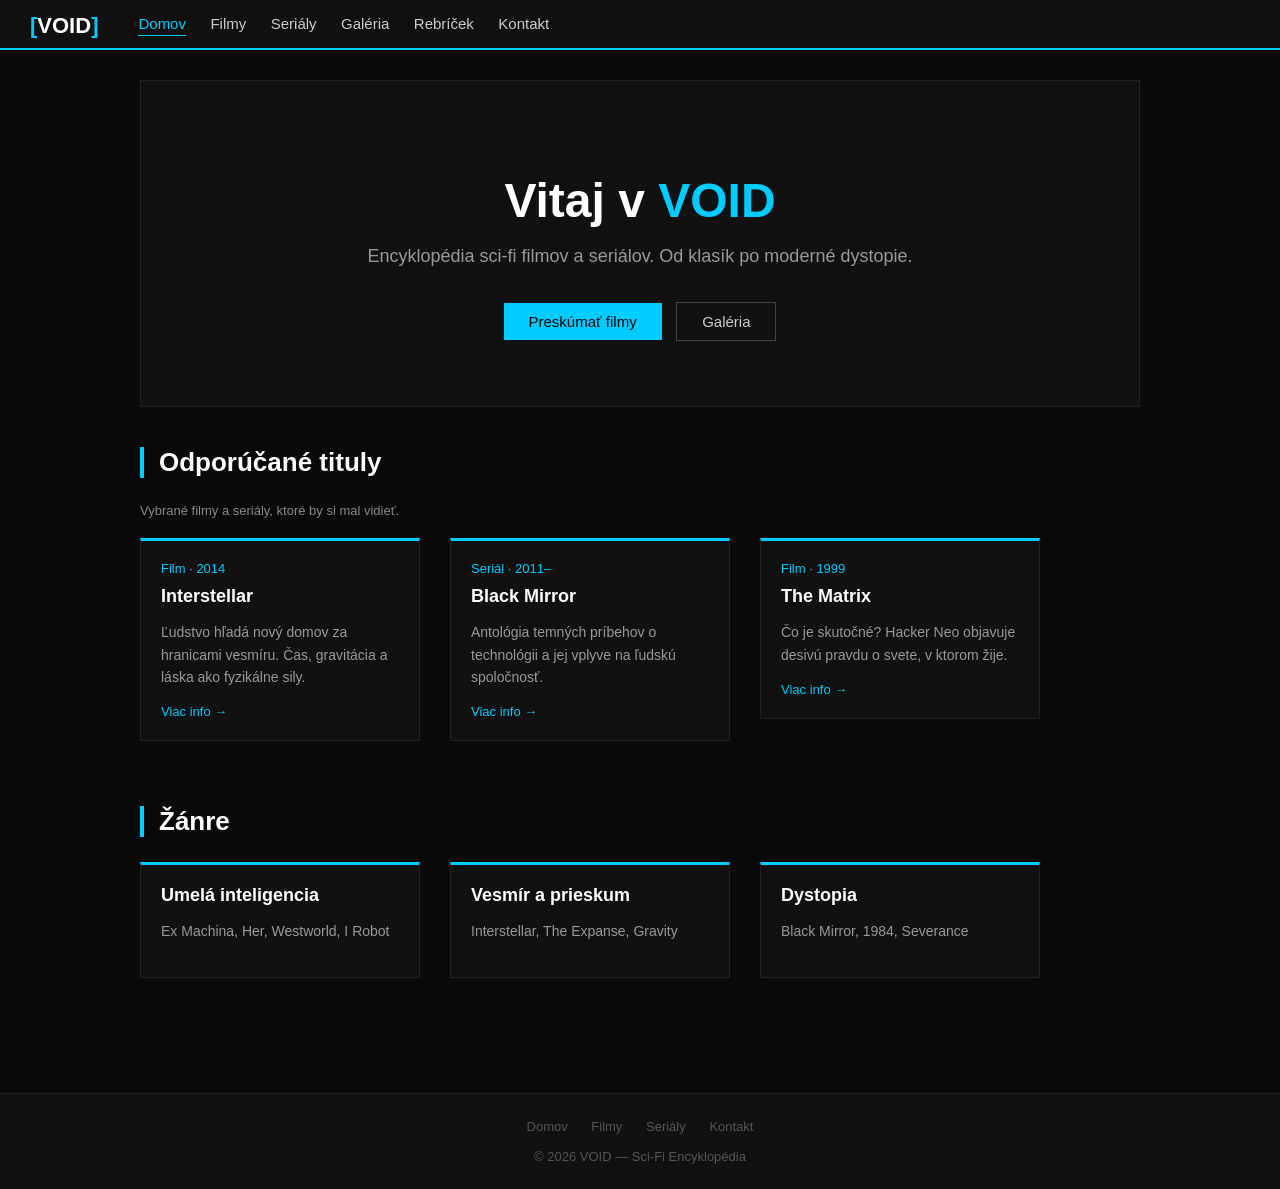
==== index.html @ ab7e1c87 "first structure web" ====
<!DOCTYPE html>
<html lang="sk">
<head>
    <meta charset="UTF-8">
    <meta name="viewport" content="width=device-width, initial-scale=1.0">
    <title>Sci-Fi Portal</title>
    <link rel="stylesheet" href="css/style.css">
</head>
<body>

<nav>
    <div class="logo"><span>[</span>VOID<span>]</span></div>
    <ul>
        <li><a href="index.html" class="active">Domov</a></li>
        <li><a href="pages/filmy.html">Filmy</a></li>
        <li><a href="pages/serialy.html">Seriály</a></li>
        <li><a href="pages/galeria.html">Galéria</a></li>
        <li><a href="pages/rebricek.html">Rebríček</a></li>
        <li><a href="pages/kontakt.html">Kontakt</a></li>
    </ul>
</nav>

<div class="obsah">

    <div class="hero">
        <h1>Vitaj v <span>VOID</span></h1>
        <p>Encyklopédia sci-fi filmov a seriálov. Od klasík po moderné dystopie.</p>
        <a href="pages/filmy.html" class="tlacidlo">Preskúmať filmy</a>
        <a href="pages/galeria.html" class="tlacidlo-obrys">Galéria</a>
    </div>

    <h2 class="nadpis-sekcie">Odporúčané tituly</h2>
    <p class="popis-sekcie">Vybrané filmy a seriály, ktoré by si mal vidieť.</p>

    <div class="karty">
        <div class="karta">
            <div class="rok">Film · 2014</div>
            <h3>Interstellar</h3>
            <p>Ľudstvo hľadá nový domov za hranicami vesmíru. Čas, gravitácia a láska ako fyzikálne sily.</p>
            <a href="pages/filmy.html">Viac info →</a>
        </div>
        <div class="karta">
            <div class="rok">Seriál · 2011–</div>
            <h3>Black Mirror</h3>
            <p>Antológia temných príbehov o technológii a jej vplyve na ľudskú spoločnosť.</p>
            <a href="pages/serialy.html">Viac info →</a>
        </div>
        <div class="karta">
            <div class="rok">Film · 1999</div>
            <h3>The Matrix</h3>
            <p>Čo je skutočné? Hacker Neo objavuje desivú pravdu o svete, v ktorom žije.</p>
            <a href="pages/filmy.html">Viac info →</a>
        </div>
    </div>

    <h2 class="nadpis-sekcie">Žánre</h2>
    <div class="karty">
        <div class="karta">
            <h3>Umelá inteligencia</h3>
            <p>Ex Machina, Her, Westworld, I Robot</p>
        </div>
        <div class="karta">
            <h3>Vesmír a prieskum</h3>
            <p>Interstellar, The Expanse, Gravity</p>
        </div>
        <div class="karta">
            <h3>Dystopia</h3>
            <p>Black Mirror, 1984, Severance</p>
        </div>
    </div>

</div>

<footer>
    <a href="index.html">Domov</a>
    <a href="pages/filmy.html">Filmy</a>
    <a href="pages/serialy.html">Seriály</a>
    <a href="pages/kontakt.html">Kontakt</a>
    <br><br>
    © 2026 VOID — Sci-Fi Encyklopédia
</footer>

<script src="js/main.js"></script>
</body>
</html>
---- css/style.css ----
body {
    background-color: #0a0a0a;
    color: #cccccc;
    font-family: Arial, sans-serif;
    font-size: 16px;
    margin: 0;
    padding: 0;
}

a {
    color: #00ccff;
    text-decoration: none;
}

a:hover {
    text-decoration: underline;
    color: #ffffff;
}

img {
    max-width: 100%;
}

nav {
    background-color: #111111;
    border-bottom: 2px solid #00ccff;
    padding: 15px 30px;
}

nav ul {
    list-style: none;
    margin: 0;
    padding: 0;
}

nav ul li {
    display: inline;
    margin-right: 20px;
}

nav ul li a {
    color: #cccccc;
    font-size: 15px;
}

nav ul li a:hover {
    color: #00ccff;
    text-decoration: none;
}

nav ul li a.active {
    color: #00ccff;
    border-bottom: 1px solid #00ccff;
    padding-bottom: 3px;
}

.logo {
    font-size: 22px;
    color: #ffffff;
    font-weight: bold;
    float: left;
    margin-right: 40px;
    line-height: 1;
}

.logo span {
    color: #00ccff;
}

.obsah {
    max-width: 1000px;
    margin: 0 auto;
    padding: 30px 20px;
}

.hero {
    background-color: #111111;
    border: 1px solid #222222;
    padding: 60px 40px;
    text-align: center;
    margin-bottom: 40px;
}

.hero h1 {
    font-size: 48px;
    color: #ffffff;
    margin-bottom: 15px;
}

.hero h1 span {
    color: #00ccff;
}

.hero p {
    color: #999999;
    font-size: 18px;
    margin-bottom: 30px;
}

.tlacidlo {
    background-color: #00ccff;
    color: #000000;
    padding: 10px 25px;
    border: none;
    font-size: 15px;
    cursor: pointer;
    text-decoration: none;
    display: inline-block;
    margin: 5px;
}

.tlacidlo:hover {
    background-color: #ffffff;
    text-decoration: none;
    color: #000000;
}

.tlacidlo-obrys {
    background-color: transparent;
    color: #cccccc;
    padding: 10px 25px;
    border: 1px solid #444444;
    font-size: 15px;
    cursor: pointer;
    text-decoration: none;
    display: inline-block;
    margin: 5px;
}

.tlacidlo-obrys:hover {
    border-color: #00ccff;
    color: #00ccff;
    text-decoration: none;
}

.nadpis-sekcie {
    color: #ffffff;
    font-size: 26px;
    border-left: 4px solid #00ccff;
    padding-left: 15px;
    margin-bottom: 25px;
    margin-top: 40px;
}

.popis-sekcie {
    color: #888888;
    font-size: 13px;
    margin-bottom: 20px;
}

.karty {
    overflow: hidden; /* clearfix pre float */
}

.karta {
    background-color: #111111;
    border: 1px solid #222222;
    border-top: 3px solid #00ccff;
    padding: 20px;
    width: 28%;
    float: left;
    margin-right: 3%;
    margin-bottom: 25px;
    box-sizing: border-box;
}

.karta:nth-child(3n) {
    margin-right: 0;
}

.karta h3 {
    color: #ffffff;
    font-size: 18px;
    margin-top: 0;
    margin-bottom: 8px;
}

.karta .rok {
    color: #00ccff;
    font-size: 13px;
    margin-bottom: 10px;
}

.karta p {
    color: #999999;
    font-size: 14px;
    line-height: 1.6;
}

.karta a {
    font-size: 13px;
}

table {
    width: 100%;
    border-collapse: collapse;
    margin-bottom: 30px;
}

table th {
    background-color: #111111;
    color: #00ccff;
    padding: 12px 15px;
    text-align: left;
    font-size: 14px;
    border-bottom: 1px solid #00ccff;
}

table td {
    padding: 12px 15px;
    border-bottom: 1px solid #222222;
    color: #cccccc;
    font-size: 14px;
}

table tr:hover td {
    background-color: #111111;
}

.galeria {
    overflow: hidden;
}

.galeria-obrazok {
    width: 22%;
    float: left;
    margin-right: 3%;
    margin-bottom: 20px;
    cursor: pointer;
    position: relative;
}

.galeria-obrazok:nth-child(4n) {
    margin-right: 0;
}

.galeria-obrazok img {
    width: 100%;
    border: 1px solid #222222;
    display: block;
}

.galeria-obrazok img:hover {
    border-color: #00ccff;
    opacity: 0.8;
}

.galeria-obrazok p {
    color: #888888;
    font-size: 12px;
    text-align: center;
    margin-top: 5px;
}

#lightbox {
    display: none;
    position: fixed;
    top: 0;
    left: 0;
    width: 100%;
    height: 100%;
    background-color: rgba(0, 0, 0, 0.92);
    text-align: center;
    z-index: 1000;
}

#lightbox img {
    max-width: 80%;
    max-height: 80%;
    margin-top: 60px;
    border: 1px solid #333333;
}

#lightbox p {
    color: #aaaaaa;
    margin-top: 15px;
    font-size: 14px;
}

#lightbox-zatvorit {
    position: absolute;
    top: 20px;
    right: 30px;
    color: #cccccc;
    font-size: 30px;
    cursor: pointer;
    background: none;
    border: none;
}

#lightbox-zatvorit:hover {
    color: #00ccff;
}

.formular label {
    display: block;
    color: #aaaaaa;
    font-size: 14px;
    margin-bottom: 5px;
    margin-top: 15px;
}

.formular input,
.formular textarea,
.formular select {
    width: 100%;
    background-color: #111111;
    border: 1px solid #333333;
    color: #cccccc;
    padding: 10px;
    font-size: 14px;
    font-family: Arial, sans-serif;
    box-sizing: border-box;
}

.formular input:focus,
.formular textarea:focus {
    border-color: #00ccff;
    outline: none;
}

.formular textarea {
    height: 120px;
    resize: vertical;
}

.casova-os {
    border-left: 2px solid #333333;
    padding-left: 25px;
    margin-left: 10px;
}

.casova-os-item {
    margin-bottom: 30px;
    position: relative;
}

.casova-os-item::before {
    content: "■";
    color: #00ccff;
    position: absolute;
    left: -32px;
    font-size: 10px;
    top: 3px;
}

.casova-os-item .rok {
    color: #00ccff;
    font-size: 13px;
    margin-bottom: 5px;
}

.casova-os-item h4 {
    color: #ffffff;
    margin: 0 0 5px 0;
}

.casova-os-item p {
    color: #888888;
    font-size: 14px;
    margin: 0;
}

.info-box {
    background-color: #111111;
    border-left: 3px solid #00ccff;
    padding: 15px 20px;
    margin: 20px 0;
    color: #999999;
    font-size: 14px;
}

footer {
    background-color: #111111;
    border-top: 1px solid #222222;
    padding: 25px 30px;
    text-align: center;
    color: #555555;
    font-size: 13px;
    margin-top: 60px;
}

footer a {
    color: #555555;
    margin: 0 10px;
}

footer a:hover {
    color: #00ccff;
    text-decoration: none;
}
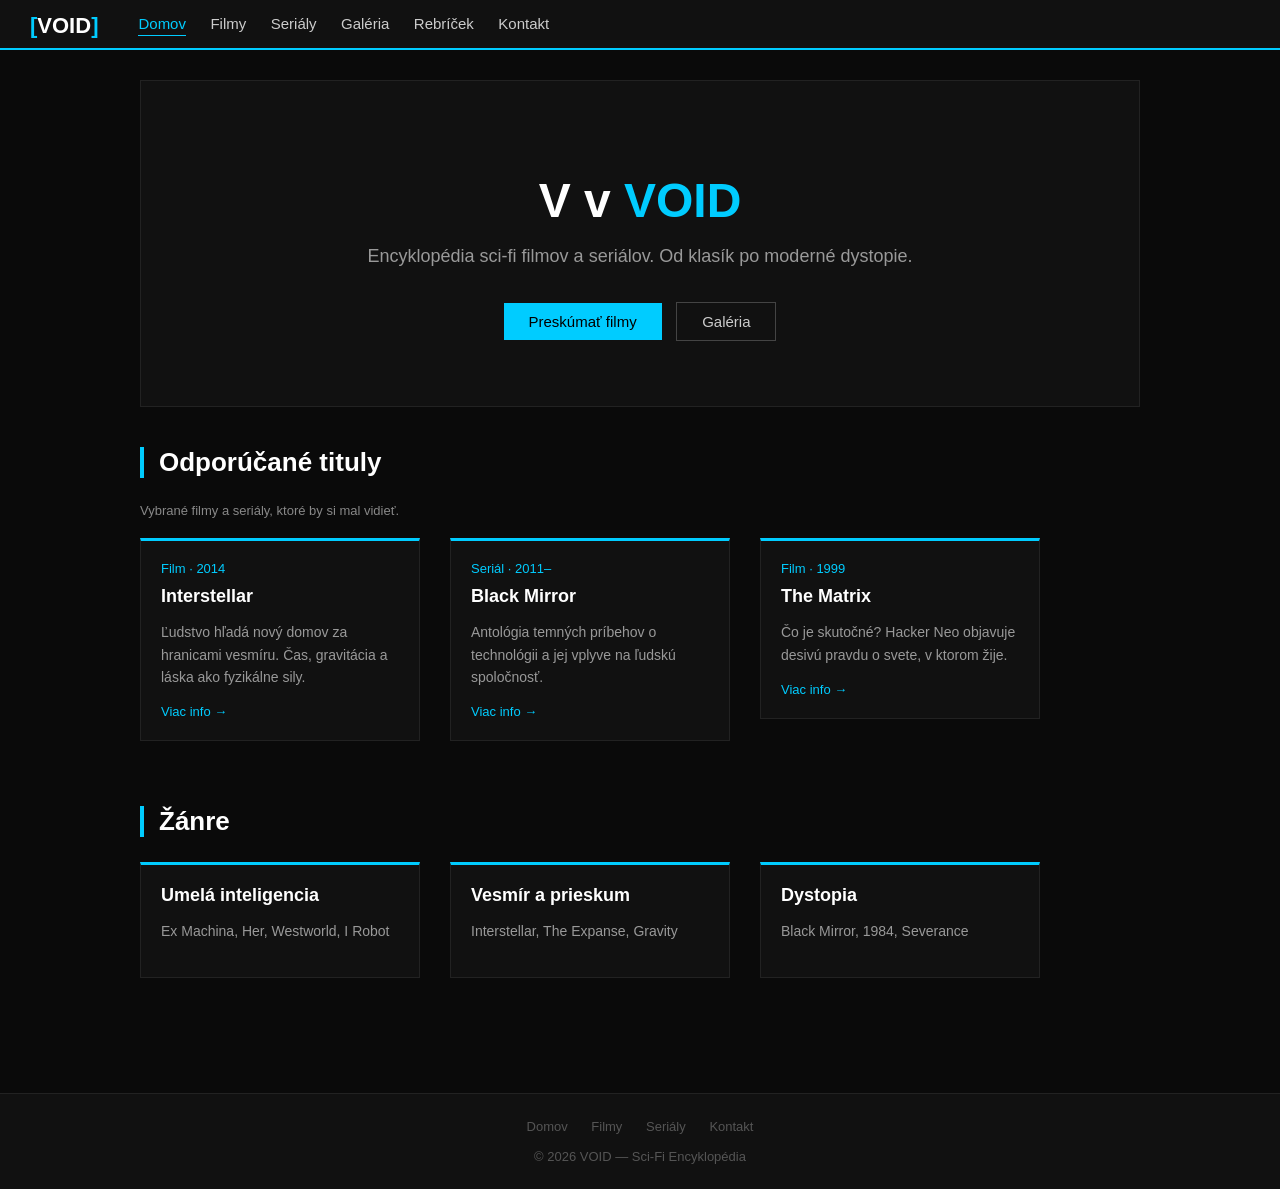
==== commit 212d8c42: "Adding images." ====
--- a/index.html
+++ b/index.html
@@ -23,7 +23,7 @@
 <div class="obsah">
 
     <div class="hero">
-        <h1>Vitaj v <span>VOID</span></h1>
+        <h1>V v <span>VOID</span></h1>
         <p>Encyklopédia sci-fi filmov a seriálov. Od klasík po moderné dystopie.</p>
         <a href="pages/filmy.html" class="tlacidlo">Preskúmať filmy</a>
         <a href="pages/galeria.html" class="tlacidlo-obrys">Galéria</a>
--- a/css/style.css
+++ b/css/style.css
@@ -149,7 +149,7 @@
 }
 
 .karty {
-    overflow: hidden; /* clearfix pre float */
+    overflow: hidden;
 }
 
 .karta {
@@ -223,6 +223,8 @@
 
 .galeria-obrazok {
     width: 22%;
+    height: 160px;
+    object-fit: cover;
     float: left;
     margin-right: 3%;
     margin-bottom: 20px;
@@ -319,6 +321,11 @@
     outline: none;
 }
 
+.formular input[type="radio"],
+.formular input[type="checkbox"] {
+    width: auto;
+}
+
 .formular textarea {
     height: 120px;
     resize: vertical;
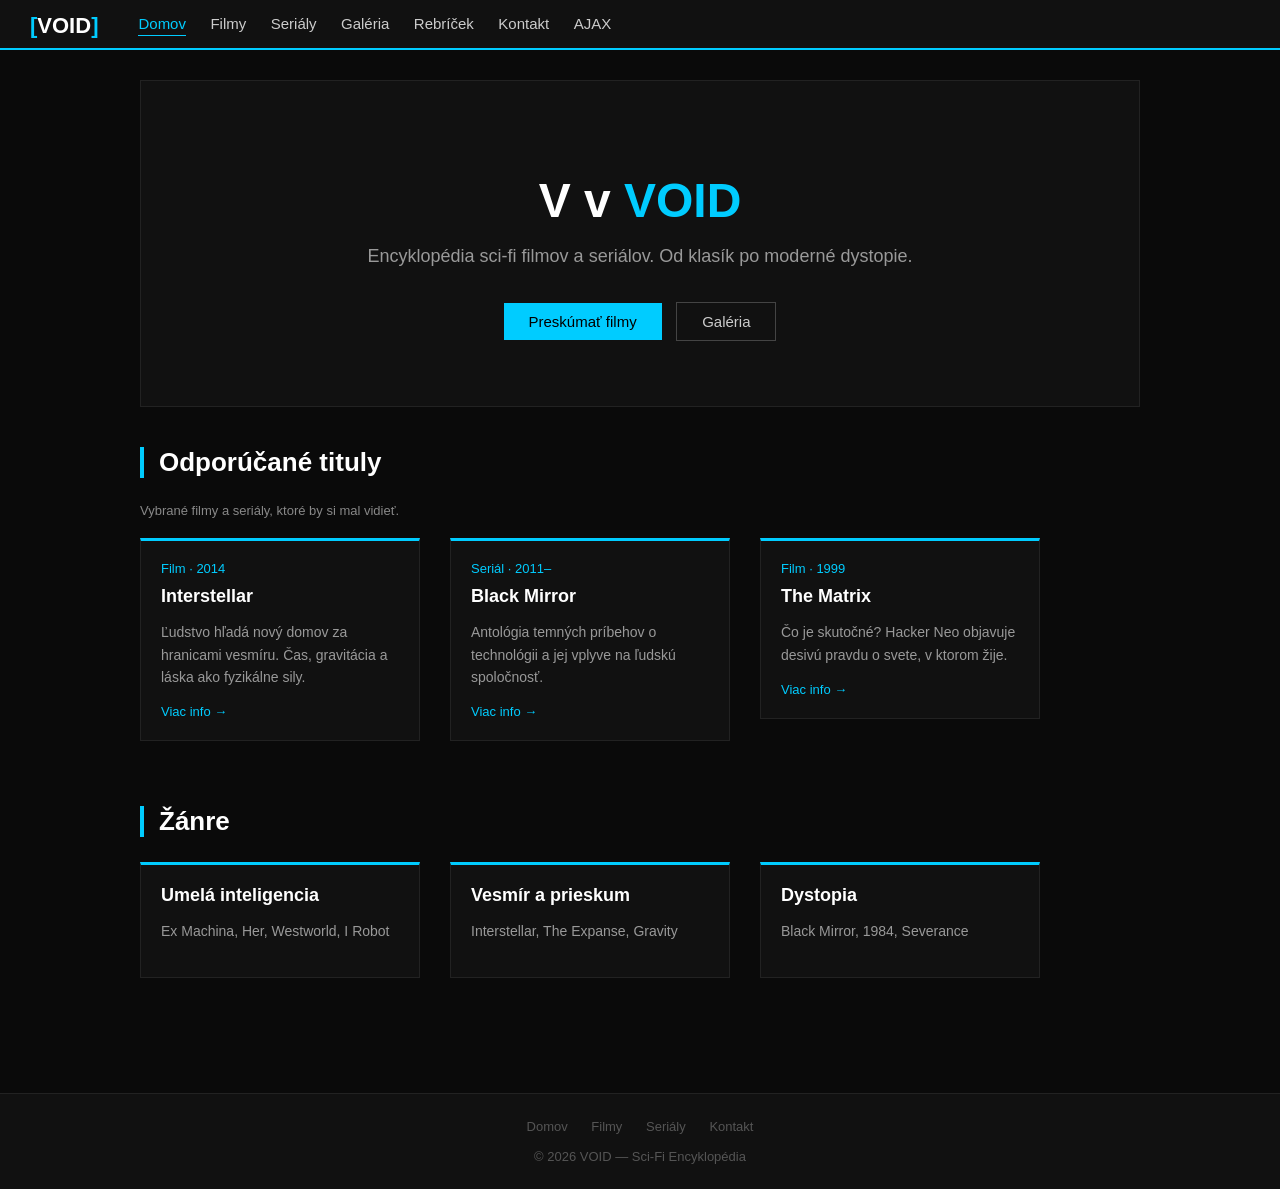
==== commit 68ab0467: "AJAX fix." ====
--- a/index.html
+++ b/index.html
@@ -17,6 +17,7 @@
         <li><a href="pages/galeria.html">Galéria</a></li>
         <li><a href="pages/rebricek.html">Rebríček</a></li>
         <li><a href="pages/kontakt.html">Kontakt</a></li>
+        <li><a href="ajax.html">AJAX</a></li>
     </ul>
 </nav>
 
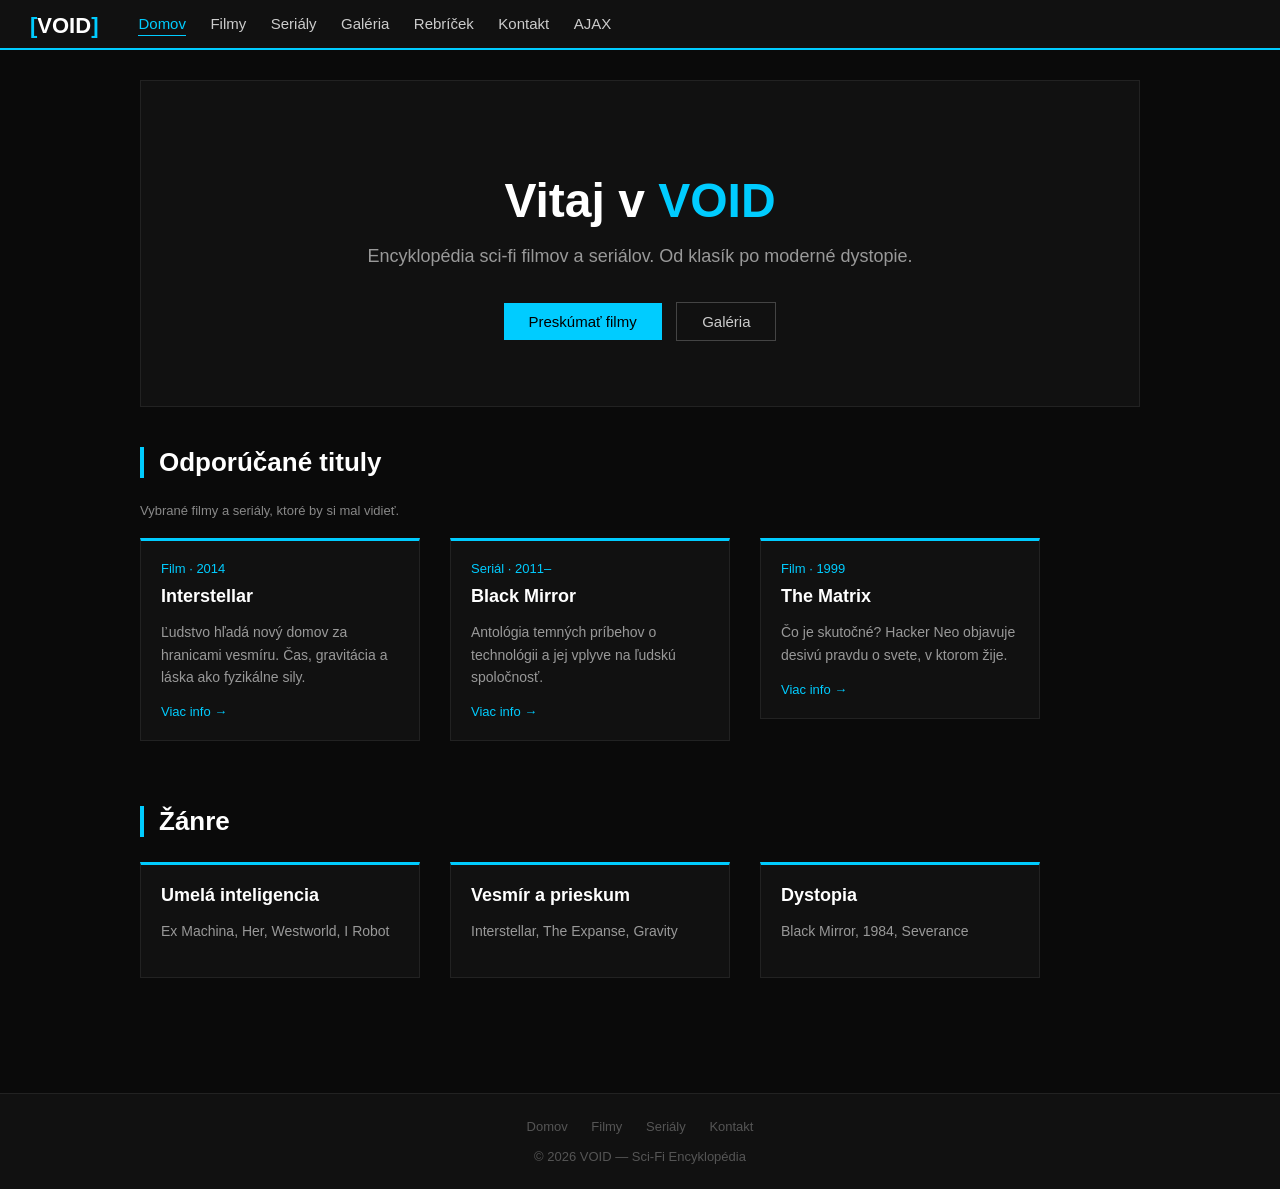
==== commit e359806a: "Test vitaj" ====
--- a/index.html
+++ b/index.html
@@ -24,7 +24,7 @@
 <div class="obsah">
 
     <div class="hero">
-        <h1>V v <span>VOID</span></h1>
+        <h1>Vitaj v <span>VOID</span></h1>
         <p>Encyklopédia sci-fi filmov a seriálov. Od klasík po moderné dystopie.</p>
         <a href="pages/filmy.html" class="tlacidlo">Preskúmať filmy</a>
         <a href="pages/galeria.html" class="tlacidlo-obrys">Galéria</a>
